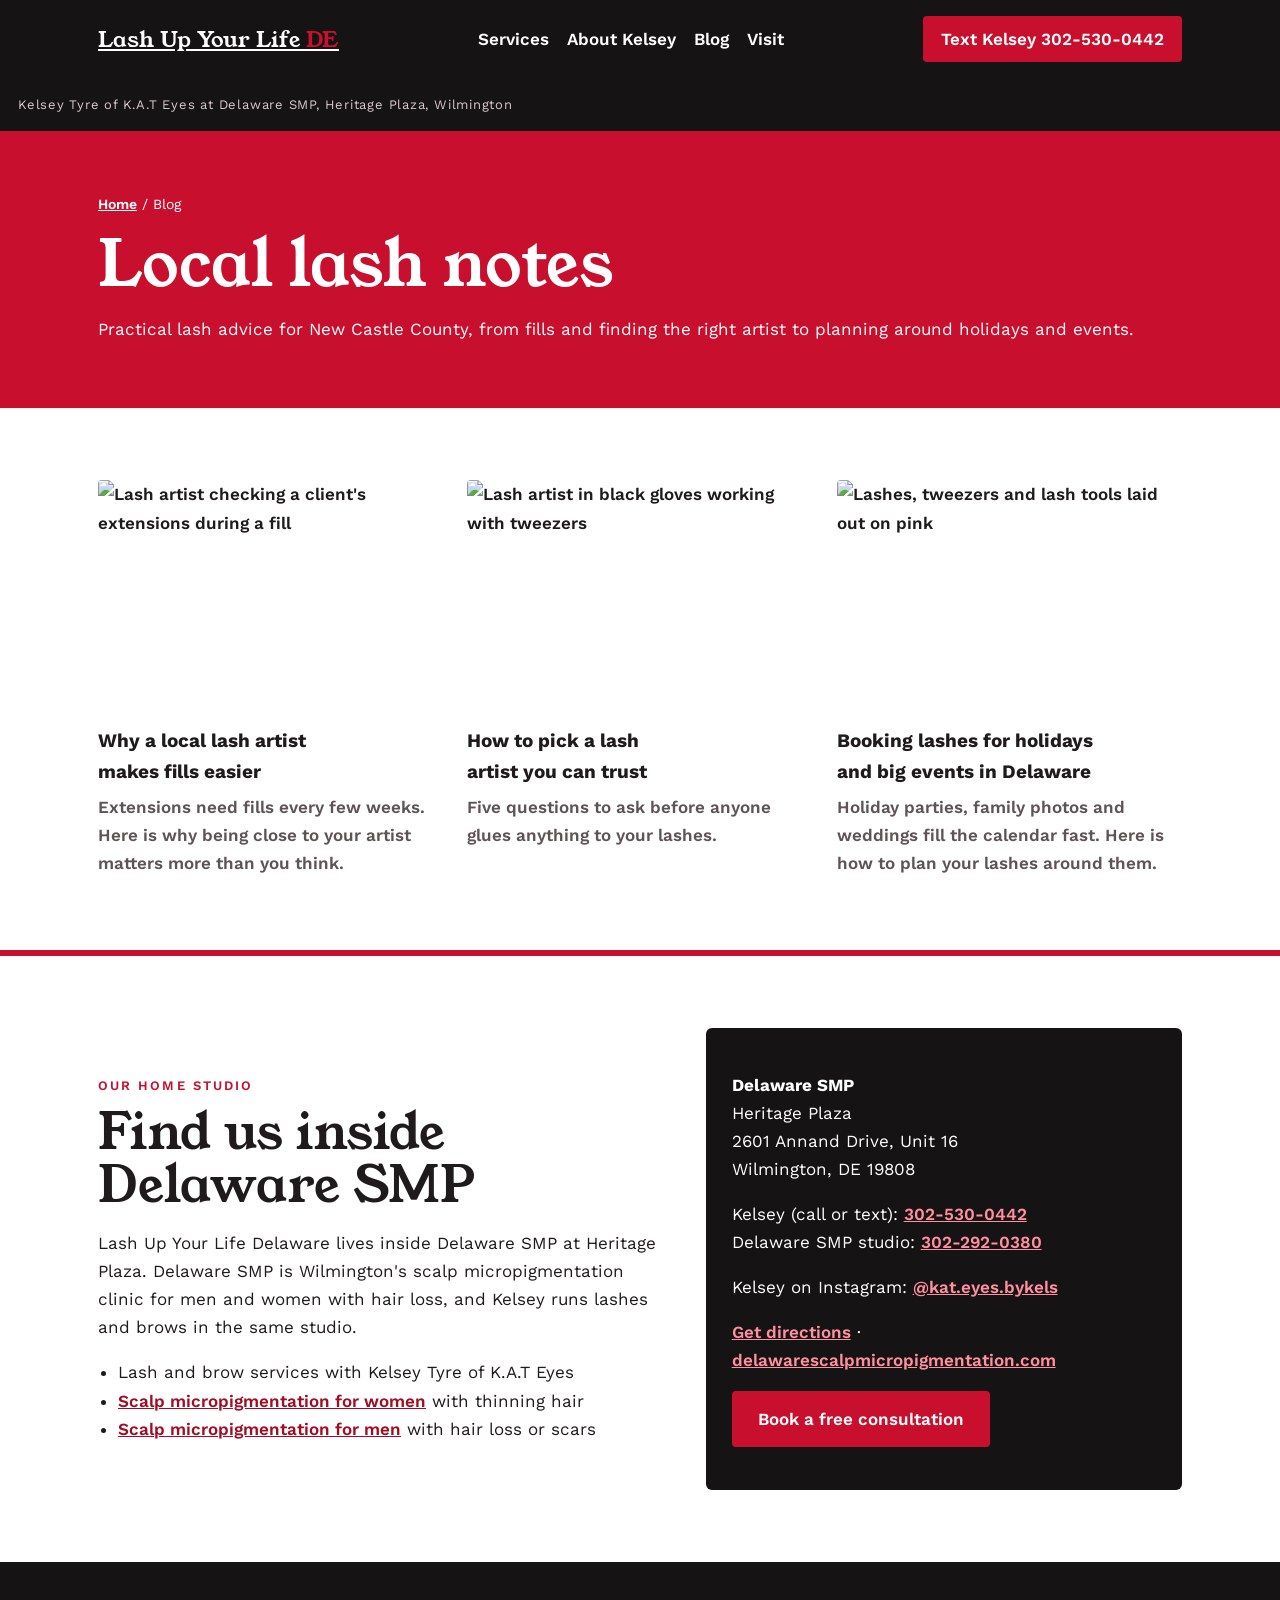
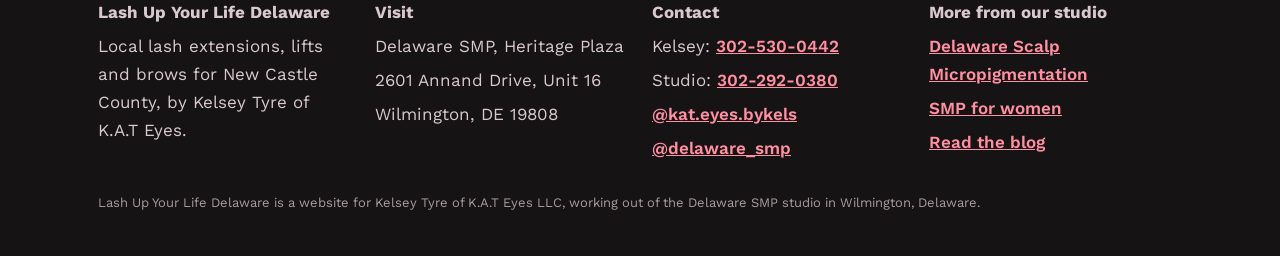
==== blog/index.html @ 557b99e7 "Launch lashupyourlifede.com site" ====
<!doctype html>
<html lang="en">
<head>
<meta charset="utf-8">
<meta name="viewport" content="width=device-width, initial-scale=1, viewport-fit=cover">
<title>Blog | Lash Up Your Life Delaware</title>
<meta name="description" content="Practical lash advice for New Castle County, from fills and finding the right artist to planning around holidays and events.">
<link rel="canonical" href="https://lashupyourlifede.com/blog/">
<meta property="og:type" content="website">
<meta property="og:title" content="Blog | Lash Up Your Life Delaware">
<meta property="og:description" content="Practical lash advice for New Castle County, from fills and finding the right artist to planning around holidays and events.">
<meta property="og:url" content="https://lashupyourlifede.com/blog/">
<meta property="og:image" content="https://images.pexels.com/photos/5128222/pexels-photo-5128222.jpeg?auto=compress&cs=tinysrgb&w=1200">
<link rel="preconnect" href="https://fonts.googleapis.com">
<link rel="preconnect" href="https://fonts.gstatic.com" crossorigin>
<link rel="stylesheet" href="https://fonts.googleapis.com/css2?family=Young+Serif&family=Work+Sans:wght@400;600&display=swap">
<link rel="stylesheet" href="../style.css">
</head>
<body>
<a class="skip" href="#main">Skip to content</a>
<header class="site-head">
<div class="wrap">
<a class="brand" href="../index.html">Lash Up Your Life <b>DE</b></a>
<nav aria-label="Main">
<a href="../index.html#services">Services</a>
<a href="../index.html#kelsey">About Kelsey</a>
<a href="../blog/index.html">Blog</a>
<a href="../index.html#visit">Visit</a>
</nav>
<a class="head-cta" href="tel:+13025300442">Text Kelsey 302-530-0442</a>
</div>
<p class="tagline wrap">Kelsey Tyre of K.A.T Eyes at Delaware SMP, Heritage Plaza, Wilmington</p>
</header>
<main id="main">
<section class="blog-hero"><div class="wrap">
<p class="crumbs"><a href="../index.html">Home</a> / Blog</p>
<h1>Local lash notes</h1>
<p class="lead">Practical lash advice for New Castle County, from fills and finding the right artist to planning around holidays and events.</p>
</div></section>
<section class="blog-teaser"><div class="wrap"><div class="post-list"><a class="post-card" href="why-a-local-lash-artist-matters-for-fills.html"><img src="https://images.pexels.com/photos/5128233/pexels-photo-5128233.jpeg?auto=compress&cs=tinysrgb&w=1200" alt="Lash artist checking a client&#x27;s extensions during a fill" loading="lazy"><h3>Why a local lash artist makes fills easier</h3><p>Extensions need fills every few weeks. Here is why being close to your artist matters more than you think.</p></a><a class="post-card" href="how-to-pick-a-lash-artist.html"><img src="https://images.pexels.com/photos/5128234/pexels-photo-5128234.jpeg?auto=compress&cs=tinysrgb&w=1200" alt="Lash artist in black gloves working with tweezers" loading="lazy"><h3>How to pick a lash artist you can trust</h3><p>Five questions to ask before anyone glues anything to your lashes.</p></a><a class="post-card" href="booking-lashes-for-holidays-and-events.html"><img src="https://images.pexels.com/photos/8558539/pexels-photo-8558539.jpeg?auto=compress&cs=tinysrgb&w=1200" alt="Lashes, tweezers and lash tools laid out on pink" loading="lazy"><h3>Booking lashes for holidays and big events in Delaware</h3><p>Holiday parties, family photos and weddings fill the calendar fast. Here is how to plan your lashes around them.</p></a></div></div></section>
<section class="smp-block" id="visit" aria-labelledby="smp-h">
<div class="wrap">
<div>
<p class="eyebrow">Our home studio</p>
<h2 id="smp-h">Find us inside Delaware SMP</h2>
<p>Lash Up Your Life Delaware lives inside Delaware SMP at Heritage Plaza. Delaware SMP is Wilmington's scalp micropigmentation clinic for men and women with hair loss, and Kelsey runs lashes and brows in the same studio.</p>
<ul>
<li>Lash and brow services with Kelsey Tyre of K.A.T Eyes</li>
<li><a href="https://delawarescalpmicropigmentation.com/scalp-micropigmentation-for-women/">Scalp micropigmentation for women</a> with thinning hair</li>
<li><a href="https://delawarescalpmicropigmentation.com/">Scalp micropigmentation for men</a> with hair loss or scars</li>
</ul>
</div>
<div class="smp-card">
<p><strong>Delaware SMP</strong><br>Heritage Plaza<br>2601 Annand Drive, Unit 16<br>Wilmington, DE 19808</p>
<p>Kelsey (call or text): <a href="tel:+13025300442">302-530-0442</a><br>Delaware SMP studio: <a href="tel:+13022920380">302-292-0380</a></p>
<p>Kelsey on Instagram: <a href="https://www.instagram.com/kat.eyes.bykels/">@kat.eyes.bykels</a></p>
<p><a href="https://www.google.com/maps/search/?api=1&query=2601+Annand+Drive+Unit+16+Wilmington+DE+19808">Get directions</a> · <a href="https://delawarescalpmicropigmentation.com/">delawarescalpmicropigmentation.com</a></p>
<p><a class="btn" href="../index.html#book">Book a free consultation</a></p>
</div>
</div>
</section>

</main>
<footer class="site-foot">
<div class="wrap">
<div><p><strong>Lash Up Your Life Delaware</strong></p><p>Local lash extensions, lifts and brows for New Castle County, by Kelsey Tyre of K.A.T Eyes.</p></div>
<div><p><strong>Visit</strong></p><p>Delaware SMP, Heritage Plaza</p><p>2601 Annand Drive, Unit 16</p><p>Wilmington, DE 19808</p></div>
<div><p><strong>Contact</strong></p><p>Kelsey: <a href="tel:+13025300442">302-530-0442</a></p><p>Studio: <a href="tel:+13022920380">302-292-0380</a></p><p><a href="https://www.instagram.com/kat.eyes.bykels/">@kat.eyes.bykels</a></p><p><a href="https://www.instagram.com/delaware_smp/">@delaware_smp</a></p></div>
<div><p><strong>More from our studio</strong></p><p><a href="https://delawarescalpmicropigmentation.com/">Delaware Scalp Micropigmentation</a></p><p><a href="https://delawarescalpmicropigmentation.com/scalp-micropigmentation-for-women/">SMP for women</a></p><p><a href="../blog/index.html">Read the blog</a></p></div>
<p class="legal">Lash Up Your Life Delaware is a website for Kelsey Tyre of K.A.T Eyes LLC, working out of the Delaware SMP studio in Wilmington, Delaware.</p>
</div>
</footer>
</body>
</html>
---- style.css ----
*{box-sizing:border-box}
html{scroll-behavior:smooth}
@media (prefers-reduced-motion:reduce){html{scroll-behavior:auto}}
body{margin:0}
img{max-width:100%;display:block}
a:focus-visible,button:focus-visible,summary:focus-visible{outline:3px solid currentColor;outline-offset:3px}
.wrap{max-width:1120px;margin:0 auto;padding-left:max(18px,env(safe-area-inset-left,0px));padding-right:max(18px,env(safe-area-inset-right,0px))}
.narrow{max-width:760px}
h1,h2,h3{text-wrap:balance}
.skip{position:absolute;left:-999px}.skip:focus{left:12px;top:12px;z-index:9;background:#fff;color:#000;padding:8px}
.site-head .wrap{display:flex;align-items:center;justify-content:space-between;gap:14px;flex-wrap:wrap;padding-block:16px}
.site-head nav{display:flex;gap:18px;flex-wrap:wrap}
.site-head nav a{text-decoration:none}
.instagram-media{margin:0!important;min-width:0!important;width:100%!important;max-width:100%!important}
blockquote.instagram-media{display:flex;align-items:center;justify-content:center;min-height:220px;padding:20px;text-align:center;border-radius:12px}
.smp-block .wrap{display:grid;grid-template-columns:1.2fr 1fr;gap:36px;align-items:center}
.smp-block .wrap>*{min-width:0}
.smp-block ul{margin:0;padding-left:20px}
@media(max-width:760px){.smp-block .wrap{grid-template-columns:1fr}}
.site-foot .wrap{display:grid;grid-template-columns:repeat(auto-fit,minmax(200px,1fr));gap:24px;padding-block:36px}
.site-foot p{margin:0 0 6px}
.site-foot .legal{grid-column:1/-1;font-size:13px;opacity:.75}
.post-list{display:grid;grid-template-columns:repeat(auto-fit,minmax(260px,1fr));gap:24px}
.post-card{display:flex;flex-direction:column;text-decoration:none;color:inherit}
.post-card img{width:100%;aspect-ratio:3/2;object-fit:cover}
.post-card h3{margin:14px 0 6px}
.post-card p{margin:0}
article.post{padding-block:48px 64px}
article.post .lead{font-size:1.15em}
article.post img.cover{width:100%;aspect-ratio:16/8;object-fit:cover;margin:24px 0}
article.post h2{margin-top:1.6em}
.crumbs{font-size:14px;margin-bottom:14px}
.book{scroll-margin-top:90px}
.book-form{display:grid;gap:14px;margin-top:22px}
.book-form .row.two{display:grid;grid-template-columns:1fr 1fr;gap:14px}
.book-form .row.two>div{min-width:0}
@media(max-width:600px){.book-form .row.two{grid-template-columns:1fr}}
.book-form label{display:block;font-size:14px;font-weight:600;margin-bottom:6px}
.book-form input,.book-form select,.book-form textarea{width:100%;font:inherit;font-size:16px;padding:12px 14px;border:1px solid rgba(120,110,120,.45);border-radius:8px;background:#fff;color:#1a1418}
.book-form button{border:0;cursor:pointer;justify-self:start;font:inherit;font-weight:700}
.book-form .fine{font-size:13px;opacity:.75;margin:0}
.hp{position:absolute!important;left:-9999px!important;height:1px;width:1px;opacity:0}

/* Layout: red hero with a studio address card, town grid, local-first copy, black and white sections */
:root{--red:#c8102e;--red2:#a00d25;--rose:#fbe9ec;--white:#ffffff;--noir:#161314;--ink:#1f1a1b;--muted:#5e5355;--line:#efd3d8;
--display:"Young Serif",Georgia,serif;--body:"Work Sans",system-ui,sans-serif}
body{background:var(--white);color:var(--ink);font:17px/1.65 var(--body)}
a{color:var(--red2);font-weight:600}
.site-head{background:var(--noir);color:#fff}
.site-head a{color:#fff}
.brand{font:22px var(--display)}
.brand b{color:var(--red);font-weight:400}
.head-cta{background:var(--red);padding:9px 18px;border-radius:4px;text-decoration:none}
.tagline{margin:0;padding-bottom:12px;font-size:13px;color:#d9c9cc;letter-spacing:.06em}
.eyebrow{font-size:13px;letter-spacing:.16em;text-transform:uppercase;color:var(--red);font-weight:600;margin:0 0 10px}
h1,h2{font-family:var(--display);font-weight:400;line-height:1.06;margin:0 0 16px}
h2{font-size:clamp(32px,5vw,50px)}
h3{font-size:19px;margin:0 0 6px}
.btn{display:inline-block;background:var(--red);color:#fff;text-decoration:none;padding:14px 26px;border-radius:4px;font-weight:600}
.btn.dark{background:var(--noir)}
section{padding-block:72px}
.hero{background:var(--red);color:#fff;padding-block:48px 72px}
.hero .wrap{display:grid;grid-template-columns:1.25fr 1fr;gap:40px;align-items:center}
.hero .wrap>*{min-width:0}
.hero .eyebrow{color:#ffd5dc}
.hero h1{font-size:clamp(42px,7.4vw,84px)}
.hero p{font-size:19px;max-width:32em;color:#ffe7eb}
.hero .actions{display:flex;gap:12px;flex-wrap:wrap;margin-top:24px}
.hero .btn{background:#fff;color:var(--red2)}
.hero .btn.dark{background:var(--noir);color:#fff}
.addr{background:#fff;color:var(--ink);border-radius:6px;overflow:hidden;box-shadow:0 20px 40px rgba(0,0,0,.25)}
.addr img{width:100%;aspect-ratio:16/10;object-fit:cover}
.addr div{padding:22px 24px}
.addr p{margin:0 0 6px}
.addr .pin{font-family:var(--display);font-size:24px;color:var(--red2)}
@media(max-width:820px){.hero .wrap{grid-template-columns:1fr}}
.towns{background:var(--rose)}
.town-grid{display:grid;grid-template-columns:repeat(auto-fill,minmax(160px,1fr));gap:10px;list-style:none;padding:0;margin:24px 0 0}
.town-grid li{background:#fff;border-left:4px solid var(--red);padding:12px 14px;font-weight:600}
.why .grid{display:grid;grid-template-columns:repeat(auto-fit,minmax(240px,1fr));gap:28px}
.why .grid div{border-top:3px solid var(--noir);padding-top:16px}
.why p{margin:0;color:var(--muted)}
.svc{background:var(--noir);color:#fff}
.svc h2{color:#fff}
.svc .list{display:grid;grid-template-columns:repeat(auto-fit,minmax(250px,1fr));gap:2px;background:#3a3133;margin-top:24px}
.svc .list div{background:var(--noir);padding:24px}
.svc .list h3{color:#ff8fa1}
.svc .list p{margin:0;color:#ddd0d2}
.svc a{color:#ff8fa1}
.kelsey .wrap{display:grid;grid-template-columns:320px 1fr;gap:44px;align-items:center}
.kelsey .wrap>*{min-width:0}
.kelsey img{width:100%;aspect-ratio:4/5;object-fit:cover;border-radius:6px;box-shadow:12px 12px 0 var(--red)}
@media(max-width:720px){.kelsey .wrap{grid-template-columns:1fr}.kelsey img{max-width:280px}}
.ig{background:var(--rose)}
.ig-grid{display:grid;grid-template-columns:repeat(auto-fit,minmax(260px,1fr));gap:20px;margin-top:20px}
blockquote.instagram-media{background:#fff;border:1px solid var(--line)}
.smp-block{background:var(--white);border-top:6px solid var(--red)}
.smp-card{background:var(--noir);color:#fff;border-radius:6px;padding:26px}
.smp-card a{color:#ff8fa1}
.smp-card .btn{color:#fff}
.teaser-head{display:flex;justify-content:space-between;align-items:baseline;gap:12px;flex-wrap:wrap;margin-bottom:22px}
.post-card img{border-radius:4px}
.post-card p{color:var(--muted)}
.blog-hero{background:var(--red);color:#fff;padding-block:48px}
.blog-hero a{color:#fff}
.blog-hero h1{font-size:clamp(38px,6vw,64px)}
.site-foot{background:var(--noir);color:#d9c9cc}
.site-foot a{color:#ff8fa1}
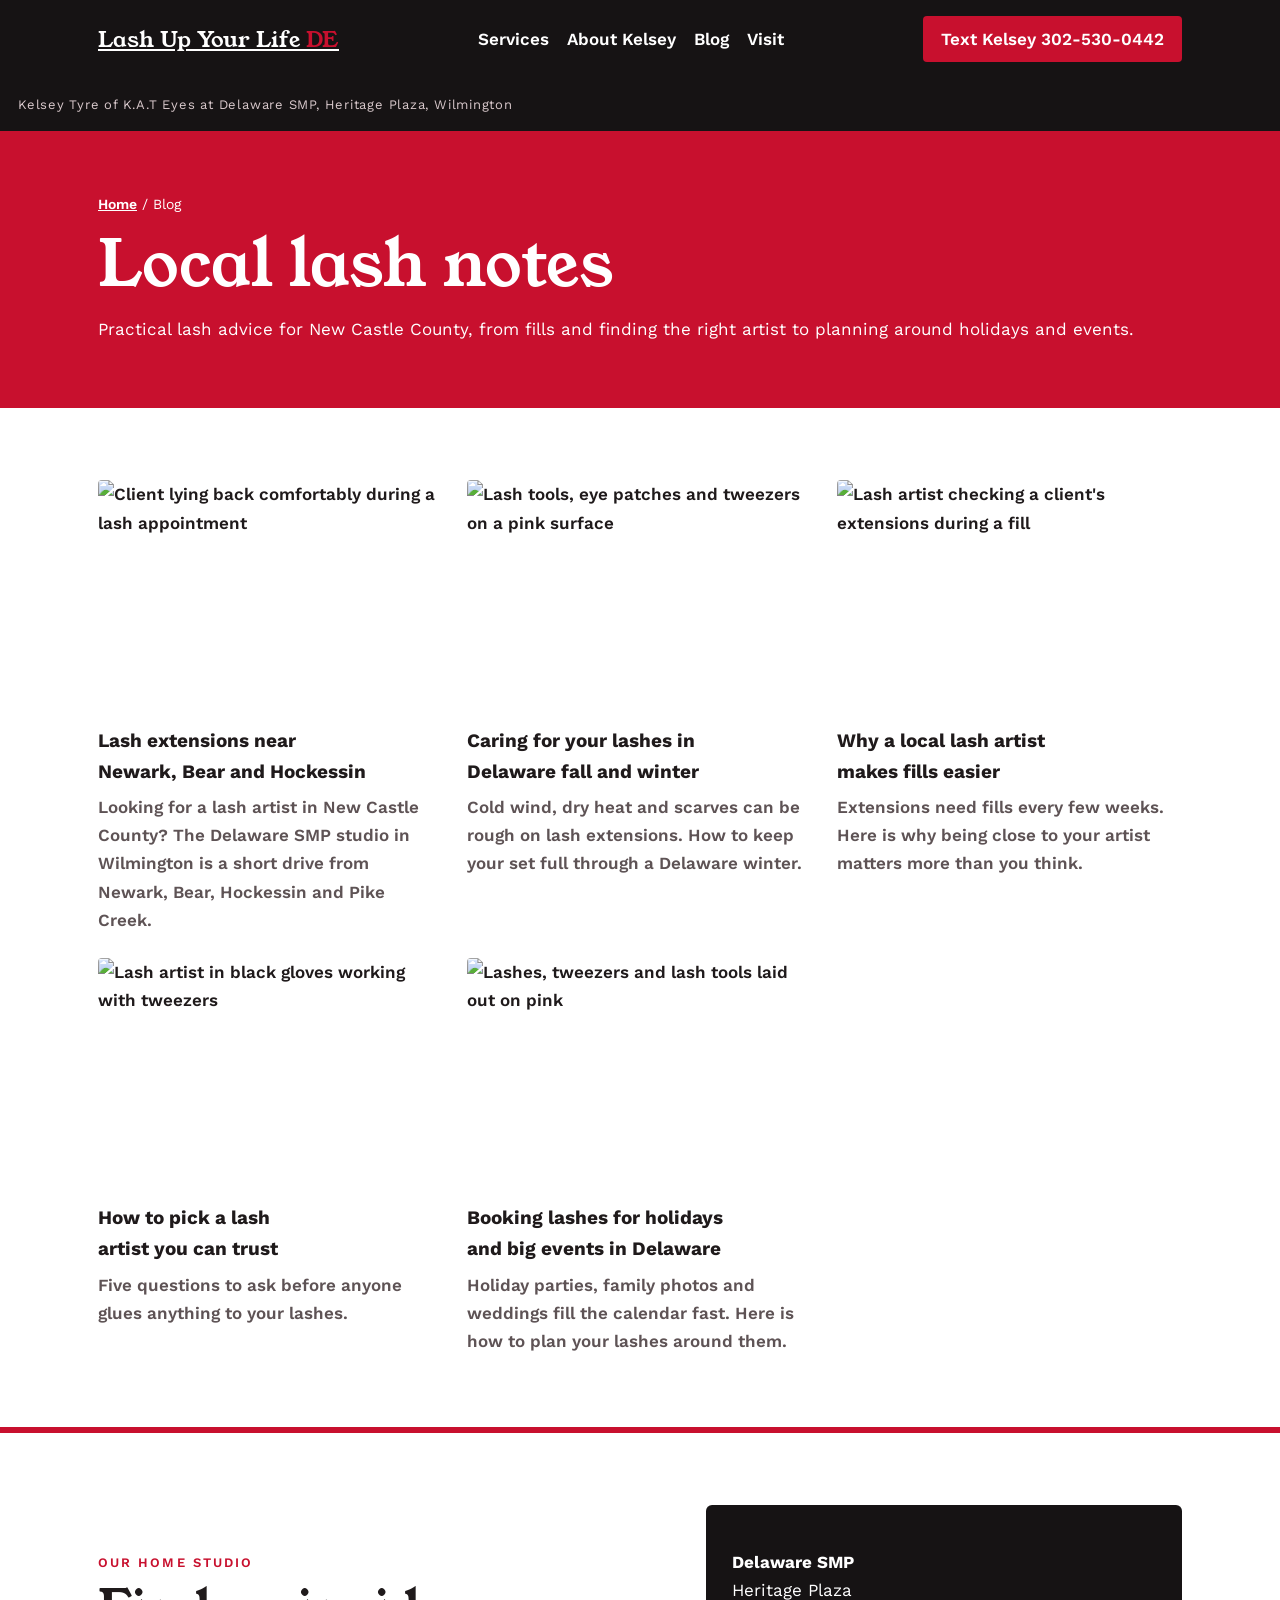
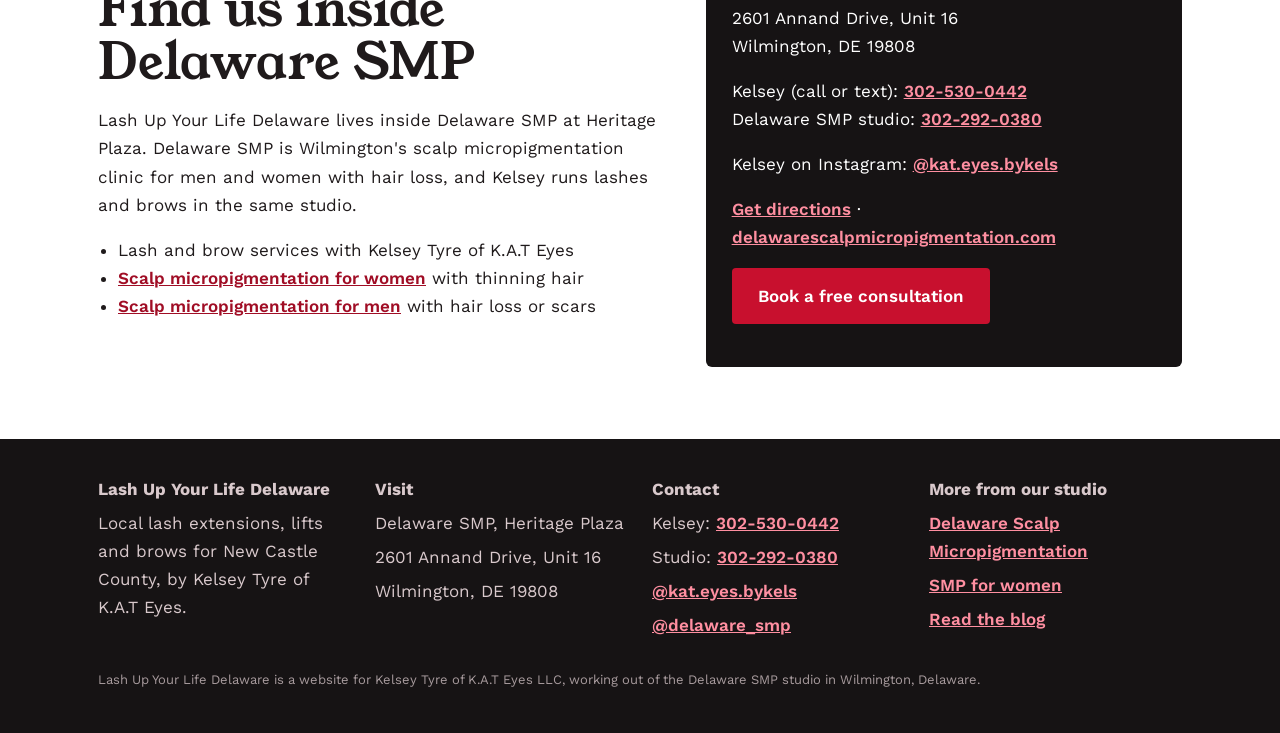
==== commit 90fcf7c7: "Add 2 new blog posts Co-Authored-By: Claude Opus 5.5 <noreply@anthropic.com> Claude-Session: https:/" ====
--- a/blog/index.html
+++ b/blog/index.html
@@ -37,7 +37,7 @@
 <h1>Local lash notes</h1>
 <p class="lead">Practical lash advice for New Castle County, from fills and finding the right artist to planning around holidays and events.</p>
 </div></section>
-<section class="blog-teaser"><div class="wrap"><div class="post-list"><a class="post-card" href="why-a-local-lash-artist-matters-for-fills.html"><img src="https://images.pexels.com/photos/5128233/pexels-photo-5128233.jpeg?auto=compress&cs=tinysrgb&w=1200" alt="Lash artist checking a client&#x27;s extensions during a fill" loading="lazy"><h3>Why a local lash artist makes fills easier</h3><p>Extensions need fills every few weeks. Here is why being close to your artist matters more than you think.</p></a><a class="post-card" href="how-to-pick-a-lash-artist.html"><img src="https://images.pexels.com/photos/5128234/pexels-photo-5128234.jpeg?auto=compress&cs=tinysrgb&w=1200" alt="Lash artist in black gloves working with tweezers" loading="lazy"><h3>How to pick a lash artist you can trust</h3><p>Five questions to ask before anyone glues anything to your lashes.</p></a><a class="post-card" href="booking-lashes-for-holidays-and-events.html"><img src="https://images.pexels.com/photos/8558539/pexels-photo-8558539.jpeg?auto=compress&cs=tinysrgb&w=1200" alt="Lashes, tweezers and lash tools laid out on pink" loading="lazy"><h3>Booking lashes for holidays and big events in Delaware</h3><p>Holiday parties, family photos and weddings fill the calendar fast. Here is how to plan your lashes around them.</p></a></div></div></section>
+<section class="blog-teaser"><div class="wrap"><div class="post-list"><a class="post-card" href="lash-extensions-near-newark-bear-and-hockessin.html"><img src="https://images.pexels.com/photos/5128222/pexels-photo-5128222.jpeg?auto=compress&cs=tinysrgb&w=1200" alt="Client lying back comfortably during a lash appointment" loading="lazy"><h3>Lash extensions near Newark, Bear and Hockessin</h3><p>Looking for a lash artist in New Castle County? The Delaware SMP studio in Wilmington is a short drive from Newark, Bear, Hockessin and Pike Creek.</p></a><a class="post-card" href="caring-for-lashes-in-delaware-fall-and-winter.html"><img src="https://images.pexels.com/photos/8558539/pexels-photo-8558539.jpeg?auto=compress&cs=tinysrgb&w=1200" alt="Lash tools, eye patches and tweezers on a pink surface" loading="lazy"><h3>Caring for your lashes in Delaware fall and winter</h3><p>Cold wind, dry heat and scarves can be rough on lash extensions. How to keep your set full through a Delaware winter.</p></a><a class="post-card" href="why-a-local-lash-artist-matters-for-fills.html"><img src="https://images.pexels.com/photos/5128233/pexels-photo-5128233.jpeg?auto=compress&cs=tinysrgb&w=1200" alt="Lash artist checking a client&#x27;s extensions during a fill" loading="lazy"><h3>Why a local lash artist makes fills easier</h3><p>Extensions need fills every few weeks. Here is why being close to your artist matters more than you think.</p></a><a class="post-card" href="how-to-pick-a-lash-artist.html"><img src="https://images.pexels.com/photos/5128234/pexels-photo-5128234.jpeg?auto=compress&cs=tinysrgb&w=1200" alt="Lash artist in black gloves working with tweezers" loading="lazy"><h3>How to pick a lash artist you can trust</h3><p>Five questions to ask before anyone glues anything to your lashes.</p></a><a class="post-card" href="booking-lashes-for-holidays-and-events.html"><img src="https://images.pexels.com/photos/8558539/pexels-photo-8558539.jpeg?auto=compress&cs=tinysrgb&w=1200" alt="Lashes, tweezers and lash tools laid out on pink" loading="lazy"><h3>Booking lashes for holidays and big events in Delaware</h3><p>Holiday parties, family photos and weddings fill the calendar fast. Here is how to plan your lashes around them.</p></a></div></div></section>
 <section class="smp-block" id="visit" aria-labelledby="smp-h">
 <div class="wrap">
 <div>
